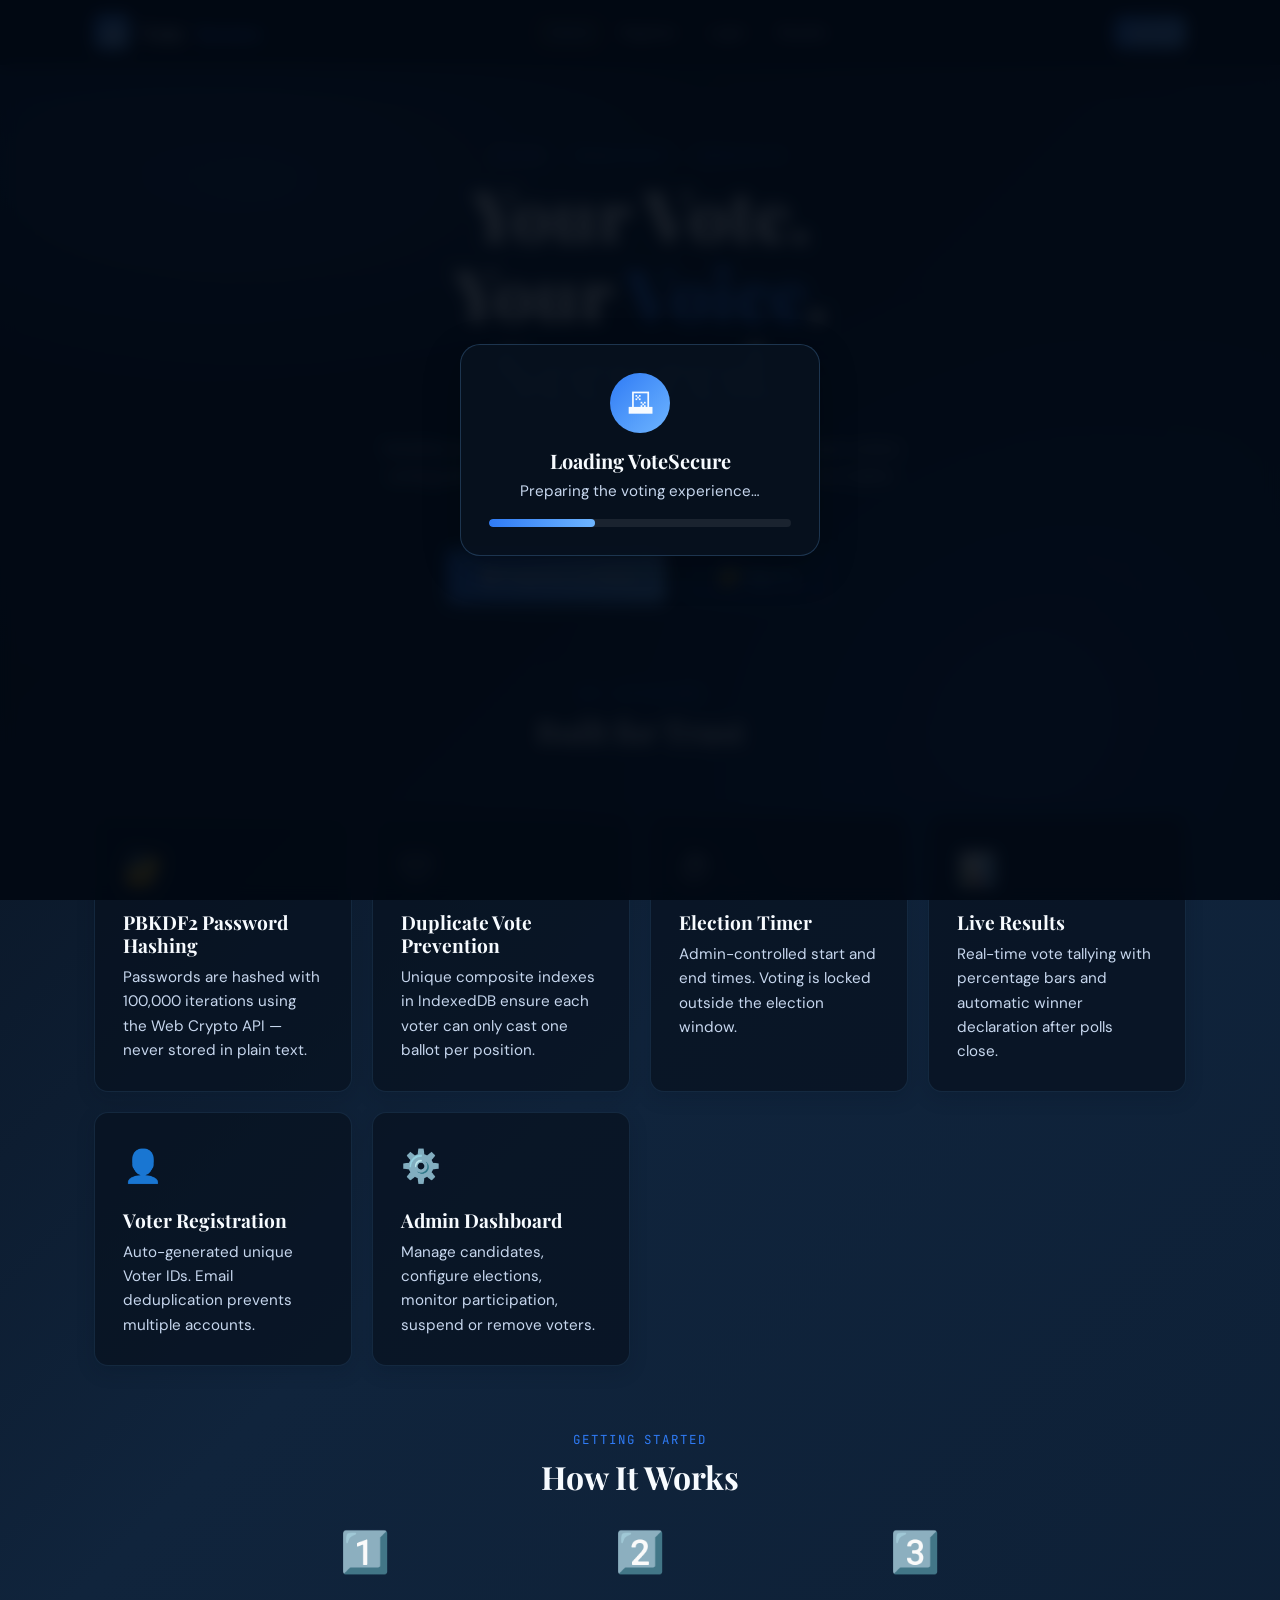
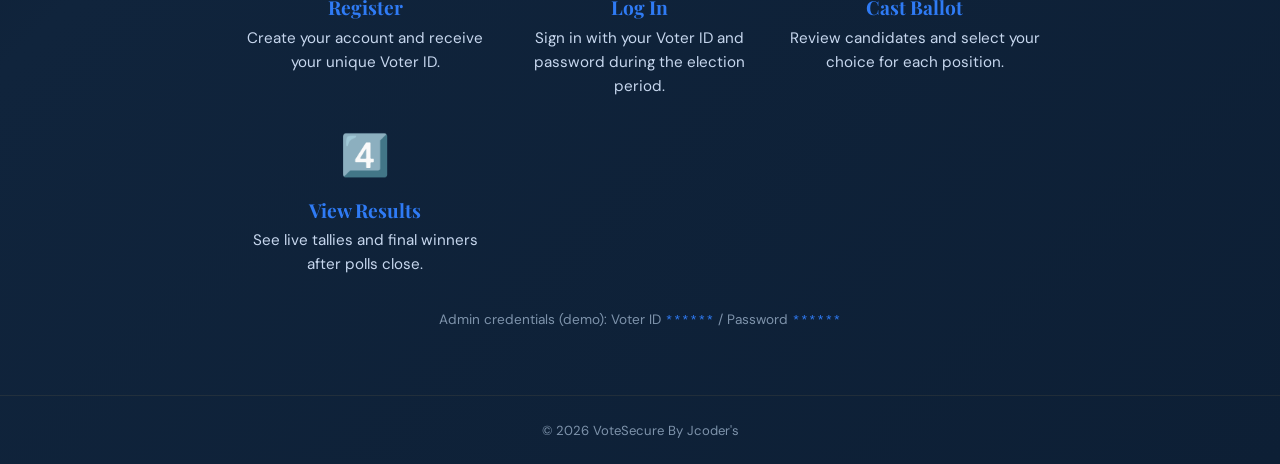
==== index.html @ dfe763dc "Add files via upload" ====
<!DOCTYPE html>
<html lang="en">
<head>
  <meta charset="UTF-8">
  <meta name="viewport" content="width=device-width, initial-scale=1.0">
  <link rel="shortcut icon" href="/media/JOHN.jpg" type="image/x-icon">
  <title>VoteSecure — Secure Online Voting</title>
  <link rel="stylesheet" href="../style.css">
</head>
<body>
<div id="preloader" class="preloader" aria-live="polite">
  <div class="preloader-card">
    <div class="preloader-icon">🗳</div>
    <h2>Loading VoteSecure</h2>
    <p>Preparing the voting experience…</p>
    <div class="preloader-bar"><span></span></div>
  </div>
</div>
<div class="page-wrap">

  <!-- Navbar -->
  <nav class="navbar">
    <div class="container">
      <a href="index.html" class="nav-brand">
        <div class="brand-icon">🗳</div>
        Vote<span>Secure</span>
      </a>
      <ul class="nav-links">
        <li><a href="index.html" class="active">Home</a></li>
        <li><a href="register.html">Register</a></li>
        <li><a href="login.html">Login</a></li>
        <li><a href="results.html">Results</a></li>
      </ul>
      <div class="nav-user">
        <a href="login.html" class="btn btn-primary btn-sm">Sign In</a>
      </div>
    </div>
  </nav>

  <!-- Hero -->
  <main style="flex:1">
    <section class="home-hero container">
      <span class="section-label">Secure · Transparent · Democratic</span>
      <h1 class="tagline">
        Your Vote.<br>Your <span>Voice</span>.<br>Secured.
      </h1>
      <p style="max-width:520px;margin:0 auto;font-size:1.05rem;color:var(--gray-light)">
        VoteSecure is a cryptographically secure, tamper-resistant online voting platform.
        Register, verify your identity, and cast your ballot with confidence.
      </p>
      <div class="hero-ctas">
        <a href="register.html" class="btn btn-primary btn-lg">🗳 Register to Vote</a>
        <a href="login.html"    class="btn btn-secondary btn-lg">🔐 Sign In</a>
      </div>
    </section>

    <!-- Features -->
    <section class="container">
      <div class="text-center mb-3">
        <span class="section-label">Why VoteSecure</span>
        <h2>Built for Trust</h2>
      </div>
      <div class="features-grid">
        <div class="feature-card">
          <div class="feature-icon">🔐</div>
          <h3>PBKDF2 Password Hashing</h3>
          <p>Passwords are hashed with 100,000 iterations using the Web Crypto API — never stored in plain text.</p>
        </div>
        <div class="feature-card">
          <div class="feature-icon">🛡</div>
          <h3>Duplicate Vote Prevention</h3>
          <p>Unique composite indexes in IndexedDB ensure each voter can only cast one ballot per position.</p>
        </div>
        <div class="feature-card">
          <div class="feature-icon">⏱</div>
          <h3>Election Timer</h3>
          <p>Admin-controlled start and end times. Voting is locked outside the election window.</p>
        </div>
        <div class="feature-card">
          <div class="feature-icon">📊</div>
          <h3>Live Results</h3>
          <p>Real-time vote tallying with percentage bars and automatic winner declaration after polls close.</p>
        </div>
        <div class="feature-card">
          <div class="feature-icon">👤</div>
          <h3>Voter Registration</h3>
          <p>Auto-generated unique Voter IDs. Email deduplication prevents multiple accounts.</p>
        </div>
        <div class="feature-card">
          <div class="feature-icon">⚙️</div>
          <h3>Admin Dashboard</h3>
          <p>Manage candidates, configure elections, monitor participation, suspend or remove voters.</p>
        </div>
      </div>
    </section>

    <!-- How it works -->
    <section class="container" style="padding-bottom:4rem">
      <div class="text-center mb-3">
        <span class="section-label">Getting Started</span>
        <h2>How It Works</h2>
      </div>
      <div style="display:grid;grid-template-columns:repeat(auto-fit,minmax(200px,1fr));gap:1.5rem;max-width:800px;margin:0 auto">
        <div class="text-center">
          <div style="font-size:2.5rem;margin-bottom:0.75rem">1️⃣</div>
          <h3 style="color:var(--gold);margin-bottom:0.4rem">Register</h3>
          <p>Create your account and receive your unique Voter ID.</p>
        </div>
        <div class="text-center">
          <div style="font-size:2.5rem;margin-bottom:0.75rem">2️⃣</div>
          <h3 style="color:var(--gold);margin-bottom:0.4rem">Log In</h3>
          <p>Sign in with your Voter ID and password during the election period.</p>
        </div>
        <div class="text-center">
          <div style="font-size:2.5rem;margin-bottom:0.75rem">3️⃣</div>
          <h3 style="color:var(--gold);margin-bottom:0.4rem">Cast Ballot</h3>
          <p>Review candidates and select your choice for each position.</p>
        </div>
        <div class="text-center">
          <div style="font-size:2.5rem;margin-bottom:0.75rem">4️⃣</div>
          <h3 style="color:var(--gold);margin-bottom:0.4rem">View Results</h3>
          <p>See live tallies and final winners after polls close.</p>
        </div>
      </div>

      <div class="text-center mt-4">
        <p class="text-sm text-gray">Admin credentials (demo): Voter ID <code style="color:var(--gold)">******</code> / Password <code style="color:var(--gold)">******</code></p>
      </div>
    </section>
  </main>

  <footer>
    <div class="container">
      © 2026 VoteSecure By Jcoder's </div>
  </footer>

</div>
<div id="toast-container"></div>
<script src="../java/db.js"></script>
<script src="../java/preloader.js"></script>
</body>
</html>
---- style.css ----
/* ============================================================
   VOTESECURE - SECURE ONLINE VOTING SYSTEM
   Aesthetic: Civic Authority — deep navy, gold accents,
   geometric precision, editorial typography
   ============================================================ */

@import url('https://fonts.googleapis.com/css2?family=Playfair+Display:wght@400;600;700;900&family=DM+Sans:wght@300;400;500;600&family=JetBrains+Mono:wght@400;500&display=swap');

/* ── CSS Variables ─────────────────────────────────────────── */
:root {
  --navy:       #050b14;
  --navy-mid:   #10243c;
  --navy-light: #173a61;
  --gold:       #2f7bf5;
  --gold-light: #6eb5ff;
  --gold-pale:  #eaf5ff;
  --white:      #f7fbff;
  --off-white:  #e9f2ff;
  --gray:       #7e93ab;
  --gray-light: #c7d7ee;
  --red:        #e15555;
  --green:      #24a66b;
  --green-light:#42c483;

  --font-display: 'Playfair Display', Georgia, serif;
  --font-body:    'DM Sans', sans-serif;
  --font-mono:    'JetBrains Mono', monospace;

  --radius:    8px;
  --radius-lg: 14px;
  --shadow:    0 12px 36px rgba(0,0,0,0.28);
  --shadow-sm: 0 6px 18px rgba(7,17,31,0.18);

  --transition: 0.22s cubic-bezier(0.4,0,0.2,1);
}

/* ── Reset & Base ──────────────────────────────────────────── */
*, *::before, *::after { box-sizing: border-box; margin: 0; padding: 0; }

html { font-size: 16px; scroll-behavior: smooth; }

body {
  font-family: var(--font-body);
  background:
    radial-gradient(circle at top left, rgba(47,123,245,0.16), transparent 28%),
    linear-gradient(135deg, #060d18 0%, var(--navy-mid) 50%, #0d1f35 100%);
  color: var(--white);
  min-height: 100vh;
  line-height: 1.6;
  -webkit-font-smoothing: antialiased;
}

body::before {
  content: '';
  position: fixed; inset: 0;
  background:
    radial-gradient(ellipse 70% 40% at 20% 20%, rgba(110,181,255,0.16) 0%, transparent 58%),
    radial-gradient(ellipse 60% 80% at 80% 80%, rgba(47,123,245,0.2) 0%, transparent 62%);
  pointer-events: none; z-index: 0;
}

/* ── Typography ────────────────────────────────────────────── */
h1, h2, h3, h4 { font-family: var(--font-display); font-weight: 700; line-height: 1.2; }
h1 { font-size: clamp(1.8rem, 4vw, 2.8rem); }
h2 { font-size: clamp(1.4rem, 3vw, 2rem); }
h3 { font-size: 1.2rem; }

p { color: var(--gray-light); font-size: 0.95rem; }
a { color: var(--gold); text-decoration: none; transition: color var(--transition); }
a:hover { color: var(--gold-light); }

/* ── Layout Containers ─────────────────────────────────────── */
.page-wrap {
  position: relative; z-index: 1;
  min-height: 100vh;
  display: flex; flex-direction: column;
}

.container {
  max-width: 1140px;
  margin: 0 auto;
  padding: 0 1.5rem;
  width: 100%;
}

.container-sm {
  max-width: 560px;
  margin: 0 auto;
  padding: 0 1.5rem;
  width: 100%;
}

/* ── Preloader ───────────────────────────────────────────── */
.preloader {
  position: fixed;
  inset: 0;
  z-index: 400;
  display: flex;
  align-items: center;
  justify-content: center;
  background: rgba(2, 8, 18, 0.9);
  backdrop-filter: blur(8px);
  transition: opacity 0.35s ease, visibility 0.35s ease;
}

.preloader.hidden {
  opacity: 0;
  visibility: hidden;
  pointer-events: none;
}

.preloader-card {
  width: min(360px, calc(100vw - 2rem));
  padding: 1.75rem;
  border-radius: 20px;
  background: rgba(7, 17, 31, 0.95);
  border: 1px solid rgba(110,181,255,0.22);
  box-shadow: var(--shadow);
  text-align: center;
}

.preloader-icon {
  width: 60px;
  height: 60px;
  margin: 0 auto 1rem;
  border-radius: 50%;
  display: grid;
  place-items: center;
  font-size: 1.7rem;
  background: linear-gradient(135deg, var(--gold), var(--gold-light));
}

.preloader h2 {
  margin-bottom: 0.35rem;
  font-size: 1.25rem;
}

.preloader p {
  color: var(--gray-light);
  margin-bottom: 1rem;
}

.preloader-bar {
  height: 8px;
  border-radius: 999px;
  background: rgba(255,255,255,0.08);
  overflow: hidden;
}

.preloader-bar span {
  display: block;
  height: 100%;
  width: 35%;
  border-radius: inherit;
  background: linear-gradient(90deg, var(--gold), var(--gold-light));
  animation: preloaderPulse 1.1s ease-in-out infinite;
}

@keyframes preloaderPulse {
  0% { transform: translateX(-120%); }
  100% { transform: translateX(220%); }
}

/* ── Header / Navbar ───────────────────────────────────────── */
.navbar {
  background: rgba(5,11,20,0.9);
  backdrop-filter: blur(14px);
  border-bottom: 1px solid rgba(110,181,255,0.18);
  padding: 0.9rem 0;
  position: sticky; top: 0; z-index: 100;
  box-shadow: 0 8px 24px rgba(0,0,0,0.18);
}

.navbar .container {
  display: flex; align-items: center; justify-content: space-between;
  gap: 0.75rem;
}

.nav-toggle {
  display: none;
  flex-direction: column;
  gap: 0.25rem;
  border: 0;
  background: transparent;
  cursor: pointer;
  padding: 0.3rem;
}

.nav-toggle span {
  display: block;
  width: 24px;
  height: 2px;
  background: var(--white);
  border-radius: 999px;
}

.mobile-nav {
  position: fixed;
  inset: 0;
  background: rgba(2,6,15,0.72);
  backdrop-filter: blur(6px);
  z-index: 220;
  opacity: 0;
  pointer-events: none;
  transition: opacity var(--transition);
}

.mobile-nav.open {
  opacity: 1;
  pointer-events: auto;
}

.mobile-nav-panel {
  position: absolute;
  right: 0;
  top: 0;
  height: 100%;
  width: min(320px, 86vw);
  background: rgba(7, 17, 31, 0.97);
  border-left: 1px solid rgba(110,181,255,0.2);
  box-shadow: var(--shadow);
  padding: 1.25rem;
  display: flex;
  flex-direction: column;
  gap: 1rem;
  transform: translateX(100%);
  transition: transform var(--transition);
}

.mobile-nav.open .mobile-nav-panel {
  transform: translateX(0);
}

.mobile-nav-head {
  display: flex;
  align-items: center;
  justify-content: space-between;
}

.mobile-nav-close {
  border: 0;
  background: transparent;
  color: var(--white);
  font-size: 1.5rem;
  cursor: pointer;
}

.mobile-nav-links {
  list-style: none;
  display: flex;
  flex-direction: column;
  gap: 0.35rem;
}

.mobile-nav-links a {
  display: block;
  padding: 0.75rem 0.9rem;
  border-radius: var(--radius);
  color: var(--gray-light);
  font-weight: 600;
}

.mobile-nav-links a.active,
.mobile-nav-links a:hover {
  background: rgba(47,123,245,0.14);
  color: var(--gold);
}

.mobile-nav-user {
  margin-top: auto;
  display: flex;
  flex-direction: column;
  gap: 0.75rem;
}

.nav-brand {
  display: flex; align-items: center; gap: 0.75rem;
  font-family: var(--font-display);
  font-size: 1.3rem; font-weight: 700;
  color: var(--white); text-decoration: none;
}

.nav-brand .brand-icon {
  width: 36px; height: 36px;
  background: linear-gradient(135deg, var(--gold), var(--gold-light));
  border-radius: var(--radius);
  display: grid; place-items: center;
  font-size: 1rem;
}

.nav-brand span { color: var(--gold); }

.nav-links {
  display: flex; align-items: center; gap: 0.25rem;
  list-style: none;
}

.nav-links a {
  padding: 0.45rem 0.9rem;
  border-radius: var(--radius);
  font-size: 0.88rem; font-weight: 500;
  color: var(--gray-light);
  transition: all var(--transition);
}

.nav-links a:hover,
.nav-links a.active {
  background: rgba(201,168,76,0.12);
  color: var(--gold);
}

.nav-user {
  display: flex; align-items: center; gap: 0.75rem;
}

.nav-badge {
  background: rgba(201,168,76,0.15);
  border: 1px solid rgba(201,168,76,0.3);
  color: var(--gold);
  padding: 0.3rem 0.75rem;
  border-radius: 99px;
  font-size: 0.8rem; font-weight: 500;
  font-family: var(--font-mono);
}

/* ── Hero / Page Header ────────────────────────────────────── */
.page-hero {
  padding: 4rem 0 3rem;
  text-align: center;
  position: relative;
}

.page-hero::after {
  content: '';
  display: block;
  width: 60px; height: 3px;
  background: linear-gradient(90deg, var(--gold), var(--gold-light));
  margin: 1.5rem auto 0;
  border-radius: 2px;
}

.page-hero .eyebrow {
  font-family: var(--font-mono);
  font-size: 0.78rem; letter-spacing: 0.15em;
  text-transform: uppercase;
  color: var(--gold);
  margin-bottom: 0.75rem;
}

.page-hero h1 { margin-bottom: 0.75rem; }
.page-hero p  { font-size: 1rem; max-width: 520px; margin: 0 auto; }

/* ── Cards ─────────────────────────────────────────────────── */
.card {
  background: rgba(7,17,31,0.82);
  border: 1px solid rgba(110,181,255,0.16);
  border-radius: var(--radius-lg);
  padding: 2rem;
  backdrop-filter: blur(10px);
  box-shadow: var(--shadow-sm);
  transition: border-color var(--transition), transform var(--transition), box-shadow var(--transition);
}

.card:hover { border-color: rgba(110,181,255,0.34); transform: translateY(-2px); box-shadow: 0 10px 28px rgba(0,0,0,0.2); }

.card-sm { padding: 1.25rem 1.5rem; }
.card-header {
  border-bottom: 1px solid rgba(201,168,76,0.12);
  padding-bottom: 1rem; margin-bottom: 1.5rem;
  display: flex; align-items: center; justify-content: space-between;
}
.card-header h2, .card-header h3 { margin: 0; }

/* ── Forms ─────────────────────────────────────────────────── */
.form-grid {
  display: grid;
  grid-template-columns: 1fr 1fr;
  gap: 1.25rem;
}

.form-group { display: flex; flex-direction: column; gap: 0.45rem; }
.form-group.full { grid-column: 1 / -1; }

label {
  font-size: 0.82rem;
  font-weight: 600;
  text-transform: uppercase;
  letter-spacing: 0.06em;
  color: var(--gray-light);
}

input, select, textarea {
  background: rgba(7,17,31,0.72);
  border: 1px solid rgba(110,181,255,0.22);
  border-radius: var(--radius);
  color: var(--white);
  font-family: var(--font-body);
  font-size: 0.95rem;
  padding: 0.78rem 0.95rem;
  width: 100%;
  transition: border-color var(--transition), box-shadow var(--transition), background var(--transition);
  outline: none;
}

input:focus, select:focus, textarea:focus {
  border-color: var(--gold);
  box-shadow: 0 0 0 3px rgba(47,123,245,0.16);
  background: rgba(10,24,38,0.9);
}

input::placeholder, textarea::placeholder { color: var(--gray); }

select option { background: var(--navy-mid); }

textarea { resize: vertical; min-height: 90px; }

.input-with-icon {
  position: relative;
}
.input-with-icon input { padding-left: 2.6rem; }
.input-with-icon .icon {
  position: absolute; left: 0.9rem; top: 50%; transform: translateY(-50%);
  color: var(--gray); font-size: 1rem; pointer-events: none;
}

.form-hint {
  font-size: 0.78rem; color: var(--gray);
  margin-top: 0.2rem;
}

.form-error {
  font-size: 0.82rem; color: #e05858;
  display: none;
}
.form-error.show { display: block; }

/* ── Buttons ───────────────────────────────────────────────── */
.btn {
  display: inline-flex; align-items: center; justify-content: center;
  gap: 0.5rem;
  font-family: var(--font-body);
  font-size: 0.9rem; font-weight: 600;
  padding: 0.7rem 1.6rem;
  border-radius: var(--radius);
  border: none; cursor: pointer;
  transition: all var(--transition);
  text-decoration: none;
  white-space: nowrap;
  letter-spacing: 0.02em;
}

.btn:disabled { opacity: 0.45; cursor: not-allowed; }

.btn-primary {
  background: linear-gradient(135deg, var(--gold), var(--gold-light));
  color: var(--white);
}
.btn-primary:hover:not(:disabled) {
  transform: translateY(-1px);
  box-shadow: 0 8px 22px rgba(47,123,245,0.28);
  color: var(--white);
}

.btn-secondary {
  background: rgba(47,123,245,0.1);
  color: var(--gold-light);
  border: 1px solid rgba(110,181,255,0.3);
}
.btn-secondary:hover:not(:disabled) {
  background: rgba(47,123,245,0.16);
  border-color: var(--gold);
  color: var(--white);
}

.btn-danger {
  background: rgba(192,57,43,0.12);
  color: #e05858;
  border: 1px solid rgba(192,57,43,0.3);
}
.btn-danger:hover:not(:disabled) {
  background: rgba(192,57,43,0.22);
}

.btn-ghost {
  background: transparent;
  color: var(--gray-light);
  border: 1px solid rgba(138,155,176,0.2);
}
.btn-ghost:hover:not(:disabled) {
  background: rgba(255,255,255,0.05);
  color: var(--white);
}

.btn-sm { padding: 0.4rem 0.9rem; font-size: 0.82rem; }
.btn-lg { padding: 0.9rem 2.2rem; font-size: 1rem; }
.btn-full { width: 100%; }
.btn-icon { padding: 0.55rem 0.7rem; }

/* ── Alerts / Notifications ────────────────────────────────── */
.alert {
  padding: 0.85rem 1.1rem;
  border-radius: var(--radius);
  font-size: 0.88rem;
  display: flex; align-items: flex-start; gap: 0.65rem;
  margin-bottom: 1rem;
}

.alert-success {
  background: rgba(26,122,74,0.15);
  border: 1px solid rgba(26,122,74,0.35);
  color: #5dd49a;
}

.alert-danger {
  background: rgba(192,57,43,0.15);
  border: 1px solid rgba(192,57,43,0.35);
  color: #e07070;
}

.alert-info {
  background: rgba(201,168,76,0.1);
  border: 1px solid rgba(201,168,76,0.25);
  color: var(--gold-light);
}

.alert-warning {
  background: rgba(200,130,20,0.15);
  border: 1px solid rgba(200,130,20,0.35);
  color: #f0c060;
}

/* ── Tables ────────────────────────────────────────────────── */
.table-wrap { overflow-x: auto; border-radius: var(--radius-lg); }

table {
  width: 100%; border-collapse: collapse;
  font-size: 0.88rem;
}

thead tr {
  background: rgba(201,168,76,0.08);
  border-bottom: 1px solid rgba(201,168,76,0.2);
}

th {
  padding: 0.75rem 1rem;
  text-align: left;
  font-size: 0.75rem; font-weight: 600;
  text-transform: uppercase; letter-spacing: 0.08em;
  color: var(--gold);
}

td {
  padding: 0.75rem 1rem;
  border-bottom: 1px solid rgba(255,255,255,0.04);
  color: var(--gray-light);
  vertical-align: middle;
}

tbody tr {
  transition: background var(--transition);
}
tbody tr:hover { background: rgba(255,255,255,0.03); }

/* ── Badges / Chips ────────────────────────────────────────── */
.badge {
  display: inline-flex; align-items: center;
  padding: 0.2rem 0.6rem;
  border-radius: 99px;
  font-size: 0.75rem; font-weight: 600;
  font-family: var(--font-mono);
  text-transform: uppercase; letter-spacing: 0.04em;
}

.badge-gold    { background: rgba(201,168,76,0.15); color: var(--gold); border: 1px solid rgba(201,168,76,0.3); }
.badge-green   { background: rgba(26,122,74,0.15);  color: #5dd49a;    border: 1px solid rgba(26,122,74,0.3); }
.badge-red     { background: rgba(192,57,43,0.15);  color: #e07070;    border: 1px solid rgba(192,57,43,0.3); }
.badge-gray    { background: rgba(138,155,176,0.1); color: var(--gray); border: 1px solid rgba(138,155,176,0.2); }
.badge-blue    { background: rgba(52,101,164,0.2);  color: #7ab3f5;    border: 1px solid rgba(52,101,164,0.35); }

/* ── Candidate Cards ───────────────────────────────────────── */
.candidates-grid {
  display: grid;
  grid-template-columns: repeat(auto-fill, minmax(260px, 1fr));
  gap: 1.25rem;
}

.candidate-card {
  background: rgba(17,34,64,0.75);
  border: 2px solid rgba(201,168,76,0.1);
  border-radius: var(--radius-lg);
  padding: 1.5rem;
  display: flex; flex-direction: column; gap: 1rem;
  cursor: pointer;
  transition: all 0.25s ease;
  position: relative;
  overflow: hidden;
}

.candidate-card::before {
  content: '';
  position: absolute; top: 0; left: 0; right: 0;
  height: 3px;
  background: linear-gradient(90deg, var(--gold), var(--gold-light));
  opacity: 0;
  transition: opacity var(--transition);
}

.candidate-card:hover,
.candidate-card.selected {
  border-color: var(--gold);
  transform: translateY(-2px);
  box-shadow: 0 8px 32px rgba(201,168,76,0.15);
}

.candidate-card:hover::before,
.candidate-card.selected::before { opacity: 1; }

.candidate-card.selected { background: rgba(201,168,76,0.07); }

.candidate-avatar {
  width: 70px; height: 70px;
  border-radius: 50%;
  object-fit: cover;
  border: 2px solid rgba(201,168,76,0.3);
  background: var(--navy-light);
  display: flex; align-items: center; justify-content: center;
  font-size: 1.8rem; color: var(--gold);
  overflow: hidden;
}

.candidate-avatar img { width: 100%; height: 100%; object-fit: cover; }

.candidate-info { flex: 1; }
.candidate-name { font-family: var(--font-display); font-size: 1.05rem; font-weight: 700; color: var(--white); margin-bottom: 0.2rem; }
.candidate-party { font-size: 0.82rem; color: var(--gold); font-weight: 500; margin-bottom: 0.5rem; }
.candidate-manifesto { font-size: 0.83rem; color: var(--gray); line-height: 1.5; display: -webkit-box; -webkit-line-clamp: 3; -webkit-box-orient: vertical; overflow: hidden; }

.vote-check {
  width: 28px; height: 28px;
  border-radius: 50%;
  background: var(--gold);
  color: var(--navy);
  display: none; align-items: center; justify-content: center;
  font-size: 0.9rem; font-weight: 700;
  position: absolute; top: 1rem; right: 1rem;
}
.candidate-card.selected .vote-check { display: flex; }

/* ── Position Section ──────────────────────────────────────── */
.position-section {
  margin-bottom: 3rem;
}

.position-title {
  font-family: var(--font-display);
  font-size: 1.3rem; color: var(--white);
  padding: 0.6rem 0;
  border-bottom: 1px solid rgba(201,168,76,0.2);
  margin-bottom: 1.25rem;
  display: flex; align-items: center; gap: 0.75rem;
}

.position-title::before {
  content: '';
  display: inline-block;
  width: 4px; height: 1.2em;
  background: linear-gradient(180deg, var(--gold), var(--gold-light));
  border-radius: 2px;
}

/* ── Election Timer ────────────────────────────────────────── */
.timer-bar {
  background: rgba(17,34,64,0.9);
  border-bottom: 1px solid rgba(201,168,76,0.15);
  padding: 0.65rem 0;
  text-align: center;
}

.timer-wrap {
  display: flex; align-items: center; justify-content: center;
  gap: 0.75rem; flex-wrap: wrap;
}

.timer-label {
  font-size: 0.8rem; color: var(--gray);
  font-family: var(--font-mono);
  text-transform: uppercase; letter-spacing: 0.08em;
}

.timer-segments {
  display: flex; gap: 0.35rem; align-items: center;
}

.timer-seg {
  background: rgba(201,168,76,0.1);
  border: 1px solid rgba(201,168,76,0.2);
  border-radius: var(--radius);
  padding: 0.2rem 0.55rem;
  font-family: var(--font-mono);
  font-size: 1.05rem; font-weight: 500;
  color: var(--gold);
  min-width: 2.8rem; text-align: center;
}

.timer-colon { color: var(--gold); font-family: var(--font-mono); font-size: 1rem; }

.timer-dot { width: 8px; height: 8px; border-radius: 50%; background: var(--green-light); animation: pulse 1.5s infinite; }
.timer-dot.inactive { background: var(--red); animation: none; }

@keyframes pulse {
  0%, 100% { opacity: 1; transform: scale(1); }
  50%       { opacity: 0.5; transform: scale(0.8); }
}

/* ── Stats / KPI Cards ─────────────────────────────────────── */
.stats-grid {
  display: grid;
  grid-template-columns: repeat(auto-fit, minmax(180px, 1fr));
  gap: 1rem;
  margin-bottom: 2rem;
}

.stat-card {
  background: rgba(17,34,64,0.7);
  border: 1px solid rgba(201,168,76,0.12);
  border-radius: var(--radius-lg);
  padding: 1.25rem 1.5rem;
  display: flex; align-items: center; gap: 1rem;
}

.stat-icon {
  width: 46px; height: 46px;
  border-radius: var(--radius);
  display: grid; place-items: center;
  font-size: 1.3rem; flex-shrink: 0;
}

.stat-icon.gold   { background: rgba(201,168,76,0.12); color: var(--gold); }
.stat-icon.green  { background: rgba(26,122,74,0.15);  color: var(--green-light); }
.stat-icon.blue   { background: rgba(52,101,164,0.2);  color: #7ab3f5; }
.stat-icon.red    { background: rgba(192,57,43,0.15);  color: #e07070; }

.stat-info { flex: 1; }
.stat-value { font-family: var(--font-mono); font-size: 1.6rem; font-weight: 600; color: var(--white); line-height: 1; }
.stat-label { font-size: 0.78rem; color: var(--gray); margin-top: 0.25rem; text-transform: uppercase; letter-spacing: 0.05em; }

/* ── Progress / Vote Bars ──────────────────────────────────── */
.vote-bar-wrap { margin: 0.4rem 0; }
.vote-bar-top  { display: flex; justify-content: space-between; font-size: 0.82rem; margin-bottom: 0.3rem; }
.vote-bar-name { color: var(--white); font-weight: 500; }
.vote-bar-count{ color: var(--gold); font-family: var(--font-mono); }

.vote-bar-track {
  height: 8px;
  background: rgba(255,255,255,0.06);
  border-radius: 99px; overflow: hidden;
}
.vote-bar-fill {
  height: 100%;
  background: linear-gradient(90deg, var(--gold), var(--gold-light));
  border-radius: 99px;
  transition: width 0.8s cubic-bezier(0.4,0,0.2,1);
}

.results-chart-header {
  display: flex; align-items: flex-start; justify-content: space-between; gap: 1rem;
  margin-bottom: 1rem;
}
.results-chart-title {
  font-size: 1rem; font-weight: 700; color: var(--white);
}
.results-chart-subtitle {
  font-size: 0.82rem; color: var(--gray); margin-top: 0.2rem;
}
.results-chart-pill {
  background: rgba(47,123,245,0.14);
  color: var(--gold-light);
  border: 1px solid rgba(110,181,255,0.25);
  border-radius: 999px;
  padding: 0.35rem 0.7rem;
  font-size: 0.78rem;
  white-space: nowrap;
}
.results-chart {
  display: grid;
  grid-template-columns: repeat(auto-fit, minmax(120px, 1fr));
  gap: 1rem;
  align-items: end;
  min-height: 240px;
}
.results-chart-bar {
  display: flex; flex-direction: column; gap: 0.6rem; align-items: center;
}
.results-chart-track {
  width: 100%;
  height: 160px;
  min-height: 160px;
  background: linear-gradient(180deg, rgba(255,255,255,0.06), rgba(255,255,255,0.03));
  border: 1px solid rgba(110,181,255,0.16);
  border-radius: 14px;
  padding: 0.45rem;
  display: flex; align-items: flex-end;
}
.results-chart-fill {
  display: block;
  width: 100%;
  border-radius: 10px;
  background-color: var(--gold);
  background-image: linear-gradient(180deg, var(--gold-light), var(--gold));
  transition: height 0.8s cubic-bezier(0.4,0,0.2,1);
  box-shadow: inset 0 -8px 20px rgba(0,0,0,0.18);
}
.results-chart-bar.winner .results-chart-fill {
  background-color: var(--green);
  background-image: linear-gradient(180deg, #4ad88b, var(--green));
}
.results-chart-labels {
  display: flex; flex-direction: column; align-items: center; text-align: center; gap: 0.2rem;
}
.results-chart-name {
  font-size: 0.9rem; font-weight: 600; color: var(--white);
}
.results-chart-meta {
  font-size: 0.75rem; color: var(--gray);
}

.chat-shell {
  display: flex;
  flex-direction: column;
  gap: 0.85rem;
}

.chat-bubble {
  background: rgba(7, 17, 31, 0.82);
  border: 1px solid rgba(110,181,255,0.16);
  border-radius: 16px;
  padding: 1rem 1.1rem;
  box-shadow: var(--shadow-sm);
}

.chat-bubble-system {
  border-left: 3px solid var(--gold);
  background: rgba(47,123,245,0.1);
}

.chat-bubble-admin {
  border-left: 3px solid var(--gold-light);
}

.chat-author {
  font-size: 0.78rem;
  font-weight: 700;
  text-transform: uppercase;
  letter-spacing: 0.08em;
  color: var(--gold-light);
  margin-bottom: 0.35rem;
}

.chat-text {
  color: var(--white);
  font-size: 0.95rem;
  line-height: 1.5;
}

.chat-mini-list {
  margin-top: 0.7rem;
  display: flex;
  flex-direction: column;
  gap: 0.4rem;
}

.chat-mini-item {
  display: flex;
  justify-content: space-between;
  align-items: center;
  gap: 0.75rem;
  padding: 0.45rem 0.55rem;
  background: rgba(255,255,255,0.04);
  border-radius: 10px;
  font-size: 0.86rem;
  color: var(--gray-light);
}

.chat-mini-item strong {
  color: var(--white);
}

.winner-card {
  background: rgba(201,168,76,0.08);
  border: 1px solid rgba(201,168,76,0.3);
  border-radius: var(--radius-lg);
  padding: 1.5rem;
  text-align: center;
  position: relative;
  overflow: hidden;
}
.winner-card::before {
  content: '🏆';
  font-size: 3rem; display: block;
  margin-bottom: 0.5rem;
}
.winner-name  { font-family: var(--font-display); font-size: 1.3rem; color: var(--gold); }
.winner-meta  { font-size: 0.85rem; color: var(--gray-light); margin-top: 0.3rem; }
.winner-votes { font-family: var(--font-mono); color: var(--gold-light); font-size: 1.1rem; font-weight: 600; margin-top: 0.5rem; }

/* ── Assistant Panel ───────────────────────────────────────── */
.imbomah-launcher {
  position: fixed;
  right: 1.25rem;
  bottom: 1.25rem;
  z-index: 180;
  width: 58px;
  height: 58px;
  border: none;
  border-radius: 50%;
  background: linear-gradient(135deg, var(--gold), var(--gold-light));
  color: var(--white);
  font-size: 1.5rem;
  cursor: pointer;
  box-shadow: var(--shadow);
}
.imbomah-launcher:hover {
  transform: translateY(-2px);
}

.imbomah-window {
  position: fixed;
  right: 1.25rem;
  bottom: 5rem;
  width: min(360px, calc(100vw - 2rem));
  max-height: 480px;
  display: flex;
  flex-direction: column;
  gap: 0.85rem;
  background: rgba(7, 17, 31, 0.96);
  border: 1px solid rgba(110,181,255,0.2);
  border-radius: 18px;
  padding: 1rem;
  box-shadow: var(--shadow);
  z-index: 190;
  opacity: 0;
  pointer-events: none;
  transform: translateY(12px) scale(0.98);
  transition: opacity 0.25s ease, transform 0.25s ease;
}
.imbomah-window.open {
  opacity: 1;
  pointer-events: auto;
  transform: translateY(0) scale(1);
}
.imbomah-header {
  display: flex;
  justify-content: space-between;
  align-items: center;
  gap: 0.75rem;
}
.imbomah-title {
  font-weight: 700;
  color: var(--white);
}
.imbomah-subtitle {
  font-size: 0.78rem;
  color: var(--gray);
}
.assistant-messages {
  display: flex;
  flex-direction: column;
  gap: 0.75rem;
  max-height: 260px;
  overflow-y: auto;
  padding-right: 0.25rem;
}
.assistant-suggestions {
  display: flex;
  flex-wrap: wrap;
  gap: 0.6rem;
}
.assistant-form {
  display: flex;
  gap: 0.75rem;
}
.assistant-form input {
  flex: 1;
}

/* ── Settings / Schedule ──────────────────────────────────── */
.settings-summary {
  display: grid;
  grid-template-columns: repeat(auto-fit, minmax(220px, 1fr));
  gap: 1rem;
  margin-top: 1.25rem;
}
.settings-summary-card {
  background: rgba(10, 22, 38, 0.7);
  border: 1px solid rgba(110,181,255,0.16);
  border-radius: var(--radius-lg);
  padding: 1rem 1.1rem;
}
.settings-summary-title {
  font-size: 0.78rem;
  font-weight: 700;
  text-transform: uppercase;
  letter-spacing: 0.08em;
  color: var(--gold-light);
  margin-bottom: 0.45rem;
}
.settings-summary-text {
  color: var(--gray-light);
  font-size: 0.9rem;
}

/* ── News Ticker ─────────────────────────────────────────── */
.ticker-floating {
  position: fixed;
  left: 50%;
  bottom: 1rem;
  transform: translateX(-50%);
  width: min(920px, calc(100vw - 1.5rem));
  z-index: 170;
}
.ticker-wrap {
  display: flex;
  align-items: center;
  gap: 0.75rem;
  padding: 0.8rem 1rem;
  border-radius: 999px;
  border: 1.5px solid rgba(47, 123, 245, 0.65);
  background: rgba(7, 17, 31, 0.92);
  box-shadow: 0 0 0 1px rgba(110, 181, 255, 0.16), var(--shadow-sm);
  overflow: hidden;
}
.ticker-label {
  flex-shrink: 0;
  background: rgba(47,123,245,0.18);
  color: var(--gold-light);
  padding: 0.35rem 0.6rem;
  border-radius: 999px;
  font-size: 0.75rem;
  font-weight: 700;
  letter-spacing: 0.08em;
}
.ticker-feed {
  flex: 1;
  white-space: nowrap;
  overflow: hidden;
  color: var(--gray-light);
  font-size: 0.95rem;
}
.ticker-feed span {
  display: inline-block;
  padding-left: 1rem;
  animation: ticker-scroll 12s linear infinite;
}

@keyframes ticker-scroll {
  0% { transform: translateX(100%); }
  100% { transform: translateX(-100%); }
}

/* ── Tabs ──────────────────────────────────────────────────── */
.tabs {
  display: flex; gap: 0.25rem;
  border-bottom: 1px solid rgba(201,168,76,0.15);
  margin-bottom: 2rem; flex-wrap: wrap;
}

.tab-btn {
  padding: 0.6rem 1.2rem;
  font-size: 0.88rem; font-weight: 500;
  color: var(--gray); background: transparent;
  border: none; border-bottom: 2px solid transparent;
  cursor: pointer; transition: all var(--transition);
  margin-bottom: -1px;
  font-family: var(--font-body);
}

.tab-btn:hover { color: var(--gold-light); }
.tab-btn.active { color: var(--gold); border-bottom-color: var(--gold); }

.tab-panel { display: none; }
.tab-panel.active { display: block; }

/* ── Modal ─────────────────────────────────────────────────── */
.modal-overlay {
  position: fixed; inset: 0;
  background: rgba(0,0,0,0.7);
  backdrop-filter: blur(4px);
  z-index: 200;
  display: none; align-items: center; justify-content: center;
  padding: 1rem;
}
.modal-overlay.open { display: flex; }

.modal {
  background: var(--navy-mid);
  border: 1px solid rgba(201,168,76,0.2);
  border-radius: var(--radius-lg);
  padding: 2rem;
  max-width: 520px; width: 100%;
  max-height: 90vh; overflow-y: auto;
  animation: modalIn 0.2s ease;
}

@keyframes modalIn {
  from { opacity: 0; transform: scale(0.96) translateY(10px); }
  to   { opacity: 1; transform: scale(1) translateY(0); }
}

.modal-header {
  display: flex; align-items: center; justify-content: space-between;
  margin-bottom: 1.5rem;
}

/* ── Auth Pages ────────────────────────────────────────────── */
.auth-wrap {
  min-height: 100vh;
  display: grid;
  grid-template-columns: 1fr 1fr;
}

.auth-panel {
  display: flex; flex-direction: column;
  justify-content: center; align-items: center;
  padding: 3rem 2rem;
}

.auth-left {
  background: linear-gradient(160deg, #12365c 0%, #0d1f35 100%);
  border-right: 1px solid rgba(110,181,255,0.16);
  position: relative; overflow: hidden;
}

.auth-left::before {
  content: '';
  position: absolute;
  width: 420px; height: 420px;
  border-radius: 50%;
  background: radial-gradient(circle, rgba(110,181,255,0.14), transparent 70%);
  top: 50%; left: 50%; transform: translate(-50%,-50%);
}

.auth-left-content { position: relative; z-index: 1; text-align: center; max-width: 360px; }
.auth-left-icon { font-size: 4rem; margin-bottom: 1.5rem; display: block; }

.auth-right { background: var(--navy); }
.auth-form-wrap { width: 100%; max-width: 420px; }
.auth-form-wrap h2 { margin-bottom: 0.5rem; }
.auth-form-wrap .sub { color: var(--gray); font-size: 0.9rem; margin-bottom: 2rem; }

.voter-id-display {
  background: rgba(201,168,76,0.06);
  border: 1px dashed rgba(201,168,76,0.3);
  border-radius: var(--radius);
  padding: 1rem;
  text-align: center;
  font-family: var(--font-mono);
  font-size: 1.3rem; font-weight: 600;
  color: var(--gold);
  letter-spacing: 0.1em;
  margin: 1rem 0;
}

/* ── Misc utilities ────────────────────────────────────────── */
.mt-1  { margin-top: 0.5rem; }
.mt-2  { margin-top: 1rem; }
.mt-3  { margin-top: 1.5rem; }
.mt-4  { margin-top: 2rem; }
.mb-1  { margin-bottom: 0.5rem; }
.mb-2  { margin-bottom: 1rem; }
.mb-3  { margin-bottom: 1.5rem; }
.mb-4  { margin-bottom: 2rem; }
.flex  { display: flex; }
.flex-center { display: flex; align-items: center; justify-content: center; }
.flex-between{ display: flex; align-items: center; justify-content: space-between; }
.gap-1 { gap: 0.5rem; }
.gap-2 { gap: 1rem; }
.text-center { text-align: center; }
.text-gold   { color: var(--gold); }
.text-gray   { color: var(--gray); }
.text-sm     { font-size: 0.85rem; }
.text-mono   { font-family: var(--font-mono); }
.hidden      { display: none !important; }

.divider {
  border: none; border-top: 1px solid rgba(255,255,255,0.07);
  margin: 1.5rem 0;
}

.spinner {
  width: 18px; height: 18px;
  border: 2px solid rgba(255,255,255,0.2);
  border-top-color: var(--gold);
  border-radius: 50%;
  animation: spin 0.7s linear infinite;
  display: inline-block;
}

@keyframes spin { to { transform: rotate(360deg); } }

/* ── Toast ─────────────────────────────────────────────────── */
#toast-container {
  position: fixed; bottom: 1.5rem; right: 1.5rem;
  z-index: 500; display: flex; flex-direction: column; gap: 0.5rem;
}

.toast {
  background: var(--navy-mid);
  border: 1px solid rgba(201,168,76,0.2);
  border-radius: var(--radius);
  padding: 0.8rem 1.2rem;
  font-size: 0.88rem;
  box-shadow: var(--shadow);
  display: flex; align-items: center; gap: 0.6rem;
  animation: toastIn 0.3s ease;
  max-width: 320px;
}

.toast.success { border-color: rgba(26,122,74,0.4); }
.toast.error   { border-color: rgba(192,57,43,0.4); }

@keyframes toastIn {
  from { opacity: 0; transform: translateX(20px); }
  to   { opacity: 1; transform: translateX(0); }
}

/* ── Main Landing ──────────────────────────────────────────── */
.home-hero {
  padding: 5rem 0;
  text-align: center;
}

.home-hero .tagline {
  font-size: clamp(2.5rem, 6vw, 4.5rem);
  font-family: var(--font-display);
  font-weight: 900;
  line-height: 1.1;
  margin-bottom: 1.5rem;
}

.home-hero .tagline span { color: var(--gold); }

.hero-ctas {
  display: flex; gap: 1rem; justify-content: center;
  flex-wrap: wrap; margin-top: 2rem;
}

.features-grid {
  display: grid;
  grid-template-columns: repeat(auto-fit, minmax(230px, 1fr));
  gap: 1.25rem;
  margin: 4rem 0;
}

.feature-card {
  background: rgba(7,17,31,0.72);
  border: 1px solid rgba(110,181,255,0.12);
  border-radius: var(--radius-lg);
  padding: 1.75rem;
  transition: all var(--transition);
  box-shadow: var(--shadow-sm);
}

.feature-card:hover {
  border-color: rgba(110,181,255,0.3);
  transform: translateY(-3px);
  box-shadow: 0 10px 24px rgba(0,0,0,0.2);
}

.feature-icon { font-size: 2rem; margin-bottom: 1rem; }
.feature-card h3 { color: var(--white); margin-bottom: 0.5rem; }

.section-label {
  font-family: var(--font-mono);
  font-size: 0.78rem; letter-spacing: 0.15em;
  text-transform: uppercase;
  color: var(--gold);
  margin-bottom: 0.5rem;
  display: block;
}

/* ── Footer ────────────────────────────────────────────────── */
footer {
  margin-top: auto;
  border-top: 1px solid rgba(201,168,76,0.1);
  padding: 1.5rem 0;
  text-align: center;
  font-size: 0.82rem; color: var(--gray);
}

/* ── Responsive ────────────────────────────────────────────── */
@media (max-width: 1024px) {
  .navbar .container { flex-wrap: wrap; gap: 0.75rem; }
  .nav-links { order: 3; width: 100%; justify-content: center; }
  .nav-user { margin-left: auto; }
  .page-hero { padding: 3rem 0 2.2rem; }
  .stats-grid { grid-template-columns: repeat(2, minmax(0, 1fr)); }
  .settings-summary { grid-template-columns: 1fr; }
}

@media (max-width: 768px) {
  .auth-wrap { grid-template-columns: 1fr; }
  .auth-left { display: none; }
  .form-grid { grid-template-columns: 1fr; }
  .nav-toggle { display: inline-flex; }
  .nav-links { display: none; }
  .nav-user { width: 100%; justify-content: center; margin-left: 0; display: none; }
  .card-header { flex-direction: column; align-items: flex-start; gap: 0.75rem; }
  .tabs { overflow-x: auto; white-space: nowrap; padding-bottom: 0.25rem; }
  .stats-grid { grid-template-columns: 1fr 1fr; }
  .candidates-grid { grid-template-columns: 1fr; }
  .results-chart { grid-template-columns: repeat(2, minmax(0, 1fr)); }
  .ticker-floating { width: calc(100vw - 1rem); bottom: 0.5rem; }
  .ticker-wrap { border-radius: 16px; padding: 0.7rem 0.85rem; }
  .ticker-feed { font-size: 0.85rem; }
  .imbomah-window {
    left: 0.75rem;
    right: 0.75rem;
    bottom: 4.5rem;
    width: auto;
    max-height: min(70vh, 460px);
  }
  .imbomah-launcher { right: 0.75rem; bottom: 0.75rem; }
  .modal { padding: 1.25rem; }
  .modal-header { flex-direction: column; align-items: flex-start; gap: 0.75rem; }
  .table-wrap { overflow-x: auto; -webkit-overflow-scrolling: touch; }
  table { min-width: 640px; }
}

@media (max-width: 560px) {
  .container, .container-sm { padding: 0 1rem; }
  .navbar { padding: 0.75rem 0; }
  .nav-brand { width: 100%; justify-content: center; }
  .nav-user { flex-wrap: wrap; gap: 0.5rem; }
  .page-hero { padding: 2rem 0 1.5rem; }
  .card { padding: 1.25rem; }
  .stats-grid { grid-template-columns: 1fr; }
  .results-chart { grid-template-columns: 1fr; }
  .assistant-form { flex-direction: column; }
  .assistant-form .btn { width: 100%; }
  .auth-panel { padding: 2rem 1.25rem; }
  .modal { max-width: 100%; padding: 1rem; }
  .btn-sm { width: auto; }
}

@media (max-width: 480px) {
  .container, .container-sm { padding: 0 0.9rem; }
  .card { padding: 1rem; }
  .page-hero h1 { font-size: 1.75rem; }
  .page-hero p { font-size: 0.95rem; }
  .ticker-feed { font-size: 0.8rem; }
  .imbomah-window { left: 0.5rem; right: 0.5rem; bottom: 4rem; }
}
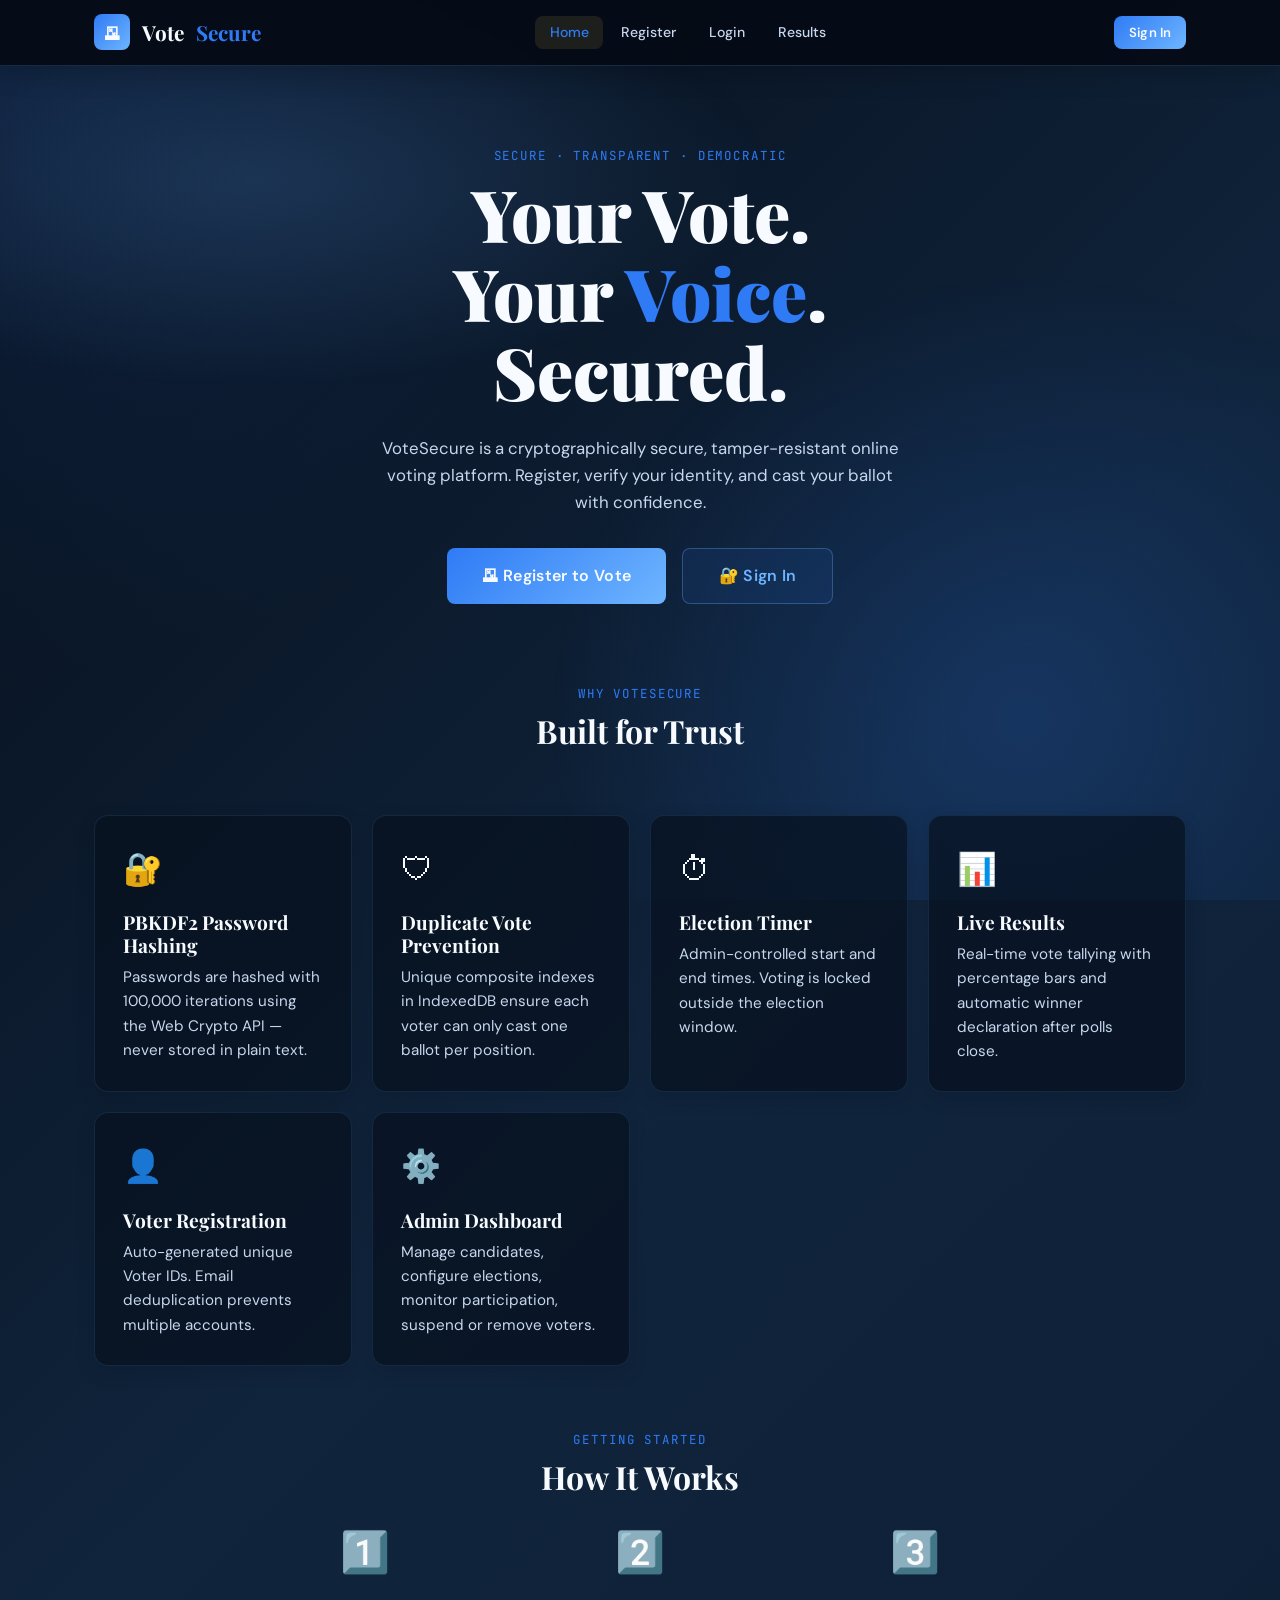
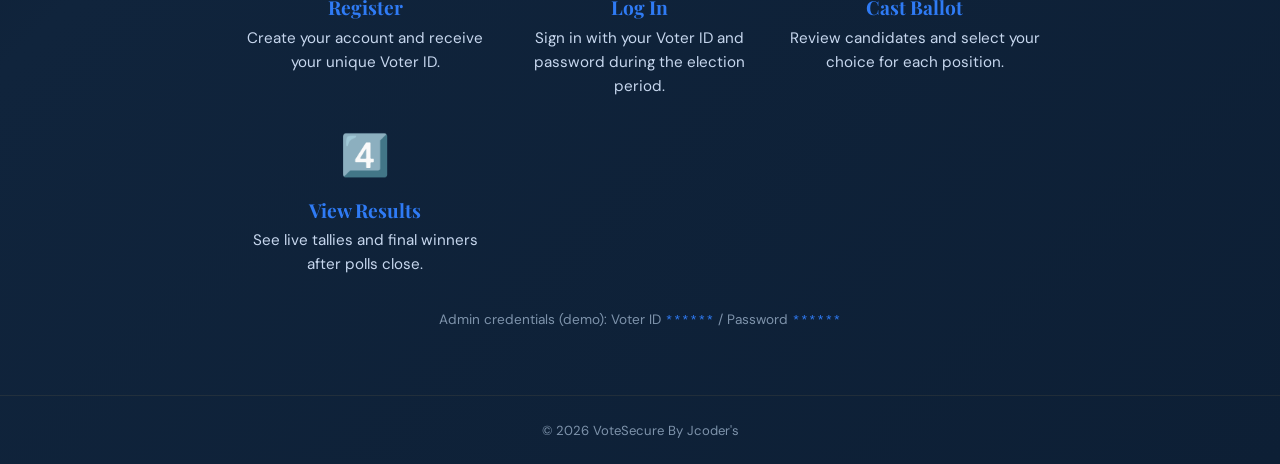
==== commit 1a04e4ae: "Update file paths for favicon and scripts" ====
--- a/index.html
+++ b/index.html
@@ -3,9 +3,9 @@
 <head>
   <meta charset="UTF-8">
   <meta name="viewport" content="width=device-width, initial-scale=1.0">
-  <link rel="shortcut icon" href="/media/JOHN.jpg" type="image/x-icon">
+  <link rel="shortcut icon" href="JOHN.jpg" type="image/x-icon">
   <title>VoteSecure — Secure Online Voting</title>
-  <link rel="stylesheet" href="../style.css">
+  <link rel="stylesheet" href="style.css">
 </head>
 <body>
 <div id="preloader" class="preloader" aria-live="polite">
@@ -136,7 +136,7 @@
 
 </div>
 <div id="toast-container"></div>
-<script src="../java/db.js"></script>
-<script src="../java/preloader.js"></script>
+<script src="db.js"></script>
+<script src="preloader.js"></script>
 </body>
 </html>
